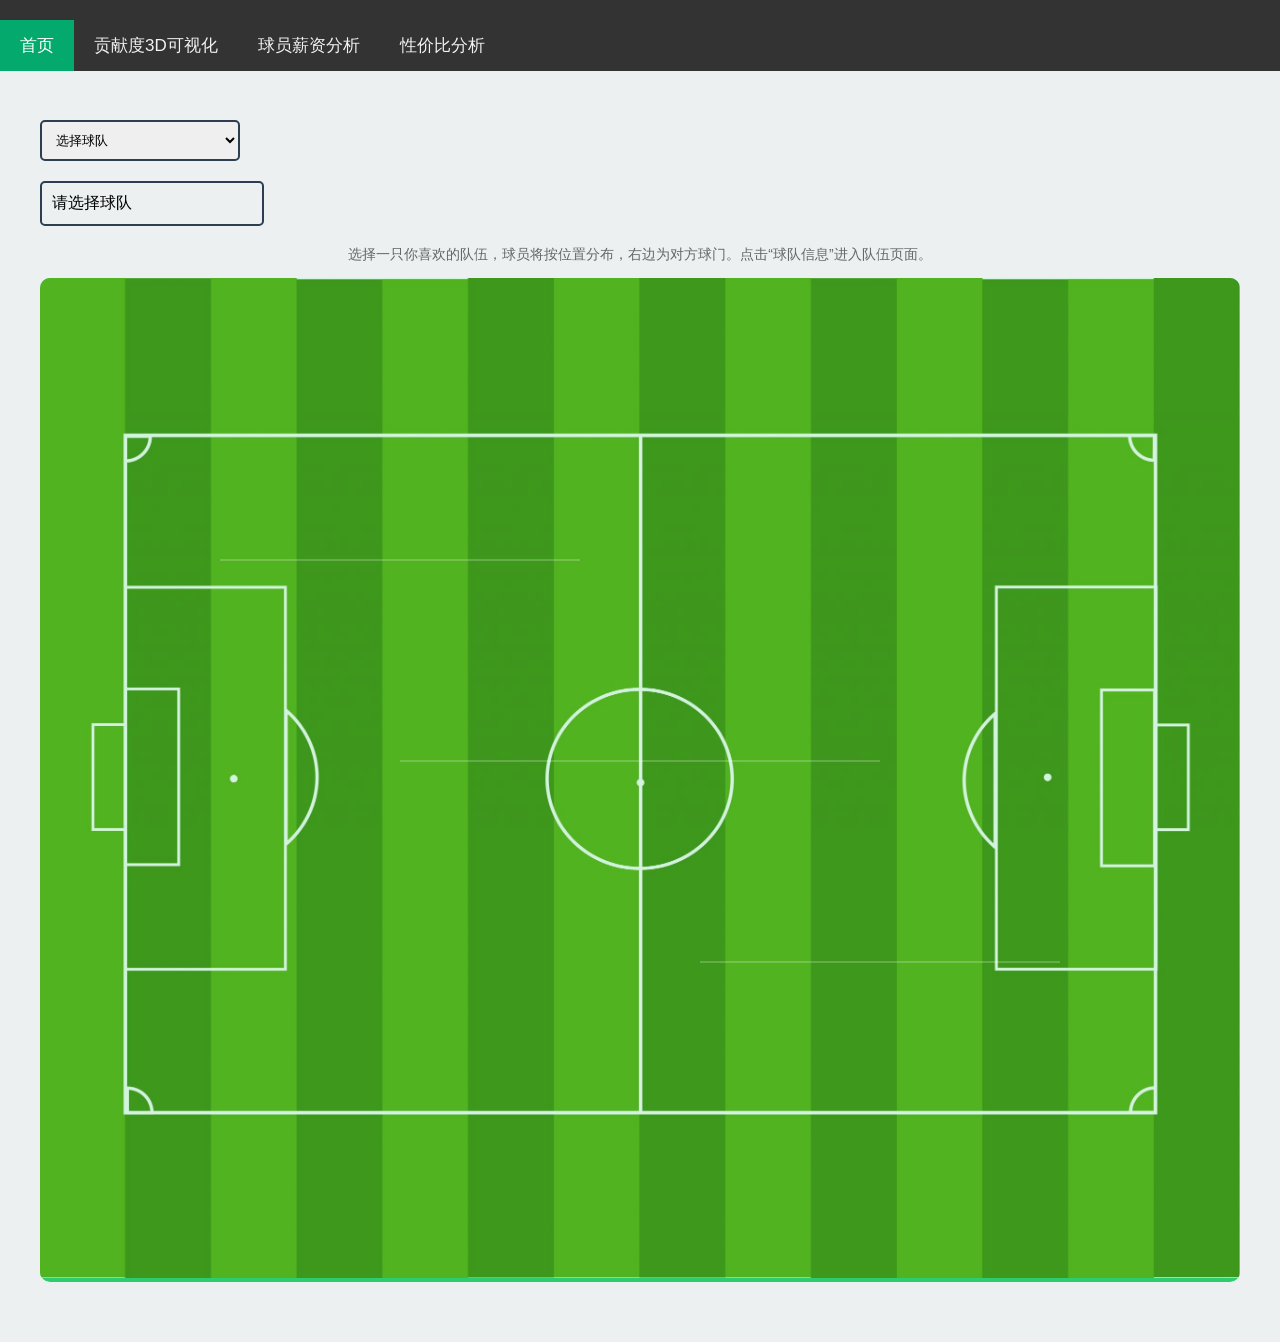
==== premier-league-player-value-visualization/dashboard/dashboard.html @ c82189d7 "Initial commit: Premier League Player Value Visualization Add the complete Premier League data visua" ====
<!-- index.html -->
<!DOCTYPE html>
<html lang="zh-CN">
<head>
    <meta charset="UTF-8">
    <meta name="viewport" content="width=device-width, initial-scale=1.0">
    <title>足球数据可视化系统</title>
    <link rel="stylesheet" href="dashboard.css">
    <script src="d3.v7.min.js"></script>
</head>
<body>
    <!-- 导航栏 -->
    <nav class="navbar">
        <a href="dashboard.html" class="active">首页</a>
        <a href="../sphere_graph/sphere.html">贡献度3D可视化</a>
        <a href="../salary/salary.html">球员薪资分析</a>
        <a href="../salary/salary_ratio.html">性价比分析</a>
    </nav>

    <!-- 主界面 -->
    <div class="content"><div class="container">
        <!-- 球场视图 -->
        <div class="dashboard">
            <select id="team-select" class="team-selector">
                <option value="">选择球队</option>
            </select>
            <div class="team-info"
                onclick="window.location.href=
                    'team.html?team=' + encodeURIComponent(document.getElementById('team-select').value)">
                <!-- <img id="team-logo" src="" alt="球队徽标"> -->
                <span id="team-name">请选择球队</span>
            </div>
            <p>选择一只你喜欢的队伍，球员将按位置分布，右边为对方球门。点击“球队信息”进入队伍页面。</p>

            <div class="pitch-container">
                <img src="img/pitch.jpg" class="pitch-bg">
                <div id="player-markers">
                    <!-- 动态生成位置标记 -->
                    <div class="position-line df-line"></div>
                    <div class="position-line mf-line"></div>
                    <div class="position-line fw-line"></div>
                </div>
            </div>
        </div>

        <!-- 球员详情 -->
        <div id="player-detail" class="player-detail hidden">
            <button class="close-btn">×</button>
            <div class="player-header"></div>
            <div class="radar-container"></div>
            <div class="stats-grid"></div>
        </div>
    </div></div>

    <script src="dashboard.js"></script>
</body>
</html>
---- premier-league-player-value-visualization/dashboard/dashboard.css ----
/* style.css */
:root {
    --primary-color: #2c3e50;
    --secondary-color: #3498db;
    --background: #ecf0f1;
}

body {
    font-family: 'Segoe UI', sans-serif;
    margin: 0;
    background: var(--background);
}

/* 导航栏样式 */
.navbar {
    overflow: hidden;
    background-color: #333;
    position: fixed;
    top: 0;
    width: 100%;
    z-index: 1000;
    padding-top: 20px;
}

.navbar a {
    float: left;
    display: block;
    color: #f2f2f2;
    text-align: center;
    padding: 14px 20px;
    text-decoration: none;
    font-size: 17px;
    transition: 0.3s;
}

/* 鼠标悬停效果 */
.navbar a:hover {
    background-color: #ddd;
    color: black;
}

/* 当前页面高亮 */
.navbar a.active {
    background-color: #04AA6D;
    color: white;
}

/* 响应式设计 - 移动端适配 */
@media screen and (max-width: 600px) {
    .navbar a {
        float: none;
        display: block;
        text-align: left;
    }
}

/* 主体内容（避免被导航栏遮挡） */
.content {
    margin-top: 60px;
    padding: 20px;
}

.container {
    max-width: 1200px;
    margin: 20px auto;
    padding: 20px;
}

.team-selector {
    width: 200px;
    padding: 10px;
    margin-bottom: 20px;
    border: 2px solid var(--primary-color);
    border-radius: 5px;
}

.team-info {
    width: 200px;
    padding: 10px;
    margin-bottom: 20px;
    border: 2px solid var(--primary-color);
    border-radius: 5px;
    cursor: pointer;
}

.pitch-container {
    position: relative;
    background: #2ecc71;
    border-radius: 10px;
    overflow: hidden;
}

.container p {
    color: #666; /* 灰色文字 */
    font-size: 14px;
    margin-top: 10px;
    text-align: center;
}

.pitch-bg {
    width: 100%;
    opacity: 0.8;
}

#player-markers {
    position: absolute;
    top: 0;
    left: 0;
    width: 100%;
    height: 100%;
}

.player-marker {
    position: absolute;
    width: 50px;
    height: 50px;
    border-radius: 50%;
    border: 2px solid white;
    cursor: pointer;
    transition: transform 0.3s;
}

.player-marker:hover {
    transform: scale(1.1);
    box-shadow: 0 0 10px rgba(0,0,0,0.5);
}

.player-detail {
    position: fixed;
    top: 50%;
    left: 50%;
    transform: translate(-50%, -50%);
    background: white;
    padding: 30px;
    border-radius: 10px;
    box-shadow: 0 0 20px rgba(0,0,0,0.2);
    width: 80%;
    max-width: 800px;
}

.close-btn {
    position: absolute;
    top: 10px;
    right: 10px;
    background: none;
    border: none;
    font-size: 24px;
    cursor: pointer;
}

.player-header {
    display: flex;
    align-items: center;
    gap: 30px;
    margin-bottom: 20px;
}

.player-avatar {
    width: 150px;
    height: 150px;
    border-radius: 50%;
    border: 3px solid var(--secondary-color);
}

.stats-grid {
    display: grid;
    grid-template-columns: repeat(3, 1fr);
    gap: 20px;
    margin-top: 30px;
}

.stat-card {
    background: var(--background);
    padding: 15px;
    border-radius: 8px;
    text-align: center;
}

.radar-container {
    width: 400px;
    height: 400px;
    margin: 0 auto;
}

.hidden {
    display: none;
}

.player-container {
    max-width: 1200px;
    margin: 2rem auto;
    padding: 0 1rem;
}

.back-btn {
    color: #3498db;
    text-decoration: none;
    font-size: 1.2rem;
    margin-bottom: 2rem;
    display: inline-block;
}

.player-card {
    background: white;
    border-radius: 15px;
    box-shadow: 0 4px 6px rgba(0,0,0,0.1);
    padding: 2rem;
    display: grid;
    gap: 2rem;
}

.player-basic {
    display: grid;
    grid-template-columns: 200px 1fr;
    gap: 2rem;
}

.player-avatar {
    width: 200px;
    height: 200px;
    border-radius: 15px;
    object-fit: cover;
}

.meta-grid {
    display: grid;
    grid-template-columns: repeat(2, 1fr);
    gap: 1rem;
}

.meta-item {
    background: #f8f9fa;
    padding: 1rem;
    border-radius: 8px;
}

.meta-item label {
    display: block;
    color: #6c757d;
    font-size: 0.9rem;
}

.core-stats {
    display: grid;
    grid-template-columns: repeat(3, 1fr);
    gap: 1rem;
}

.non-gk-stats {
    display: grid;
    grid-template-columns: repeat(3);
    gap: 1rem;
}

/* .gk-stats {
    display: grid;
    grid-template-columns: repeat(3, 1fr);
    gap: 1rem;
} */

.stat {
    background: linear-gradient(135deg, #3498db, #2980b9);
    color: white;
    padding: 1.5rem;
    border-radius: 10px;
    text-align: center;
}

.stat-value {
    font-size: 2rem;
    font-weight: bold;
}

.radar-section {
    margin: 3rem 0;
    padding: 2rem;
    background: white;
    border-radius: 15px;
}

.stats-tabs {
    background: white;
    border-radius: 15px;
    padding: 2rem;
}

.tab-nav {
    display: flex;
    gap: 1rem;
    margin-bottom: 2rem;
}

.tab-nav button {
    background: none;
    border: none;
    padding: 0.5rem 1rem;
    cursor: pointer;
}

.tab-active {
    border-bottom: 3px solid #3498db;
    font-weight: bold;
}

.stat-row {
    display: flex;
    justify-content: space-between;
    padding: 1rem;
    border-bottom: 1px solid #eee;
}

.player-container {
    max-width: 1200px;
    margin: 2rem auto;
    padding: 0 1rem;
}

.back-btn {
    color: #3498db;
    text-decoration: none;
    font-size: 1.2rem;
    margin-bottom: 2rem;
    display: inline-block;
}

.player-card {
    background: white;
    border-radius: 15px;
    box-shadow: 0 4px 6px rgba(0,0,0,0.1);
    padding: 2rem;
    display: grid;
    gap: 2rem;
}

.player-basic {
    display: grid;
    grid-template-columns: 200px 1fr;
    gap: 2rem;
}

.player-avatar {
    width: 200px;
    height: 200px;
    border-radius: 15px;
    object-fit: cover;
}

.meta-grid {
    display: grid;
    grid-template-columns: repeat(2, 1fr);
    gap: 1rem;
}

.meta-item {
    background: #f8f9fa;
    padding: 1rem;
    border-radius: 8px;
}

.meta-item label {
    display: block;
    color: #6c757d;
    font-size: 0.9rem;
}

.core-stats {
    display: grid;
    grid-template-columns: repeat(3, 1fr);
    gap: 1rem;
}

.stat {
    background: linear-gradient(135deg, #3498db, #2980b9);
    color: white;
    padding: 1.5rem;
    border-radius: 10px;
    text-align: center;
}

.stat-value {
    font-size: 2rem;
    font-weight: bold;
}

.radar-section {
    margin: 3rem 0;
    padding: 2rem;
    background: white;
    border-radius: 15px;
}

.stats-tabs {
    background: white;
    border-radius: 15px;
    padding: 2rem;
}

.tab-nav {
    display: flex;
    gap: 1rem;
    margin-bottom: 2rem;
}

.tab-nav button {
    background: none;
    border: none;
    padding: 0.5rem 1rem;
    cursor: pointer;
}

.tab-active {
    border-bottom: 3px solid #3498db;
    font-weight: bold;
}

.stat-row {
    display: flex;
    justify-content: space-between;
    padding: 1rem;
    border-bottom: 1px solid #eee;
}

.position-line {
  position: absolute;
  background: rgba(255,255,255,0.2);
  height: 2px;
}

.df-line { /* 后防线 */
  width: 30%;
  left: 15%;
  top: 28%;
}

.mf-line { /* 中场线 */
  width: 40%;
  left: 30%;
  top: 48%;
}

.fw-line { /* 锋线 */
  width: 30%;
  left: 55%;
  top: 68%;
}

.player-marker {
  transition: all 0.3s ease;
  border: 2px solid #fff;
  box-shadow: 0 2px 5px rgba(0,0,0,0.3);
}
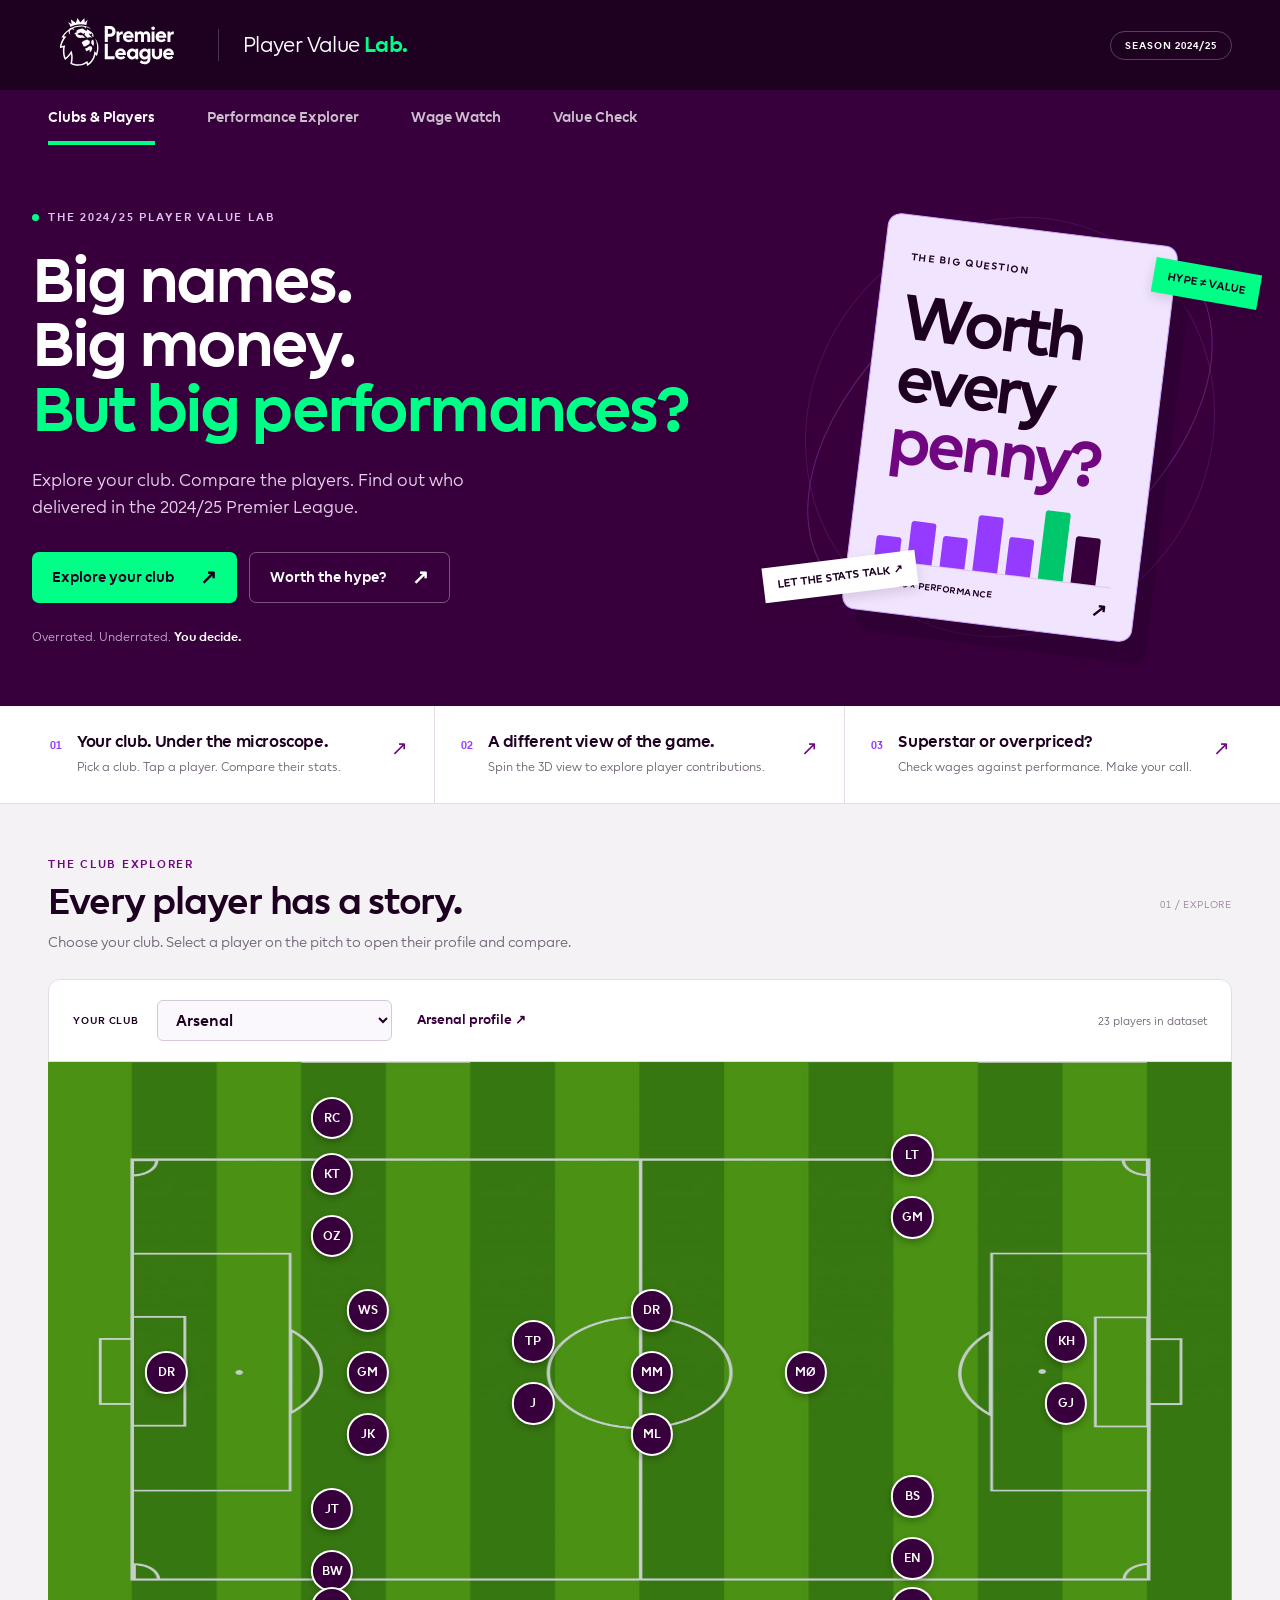
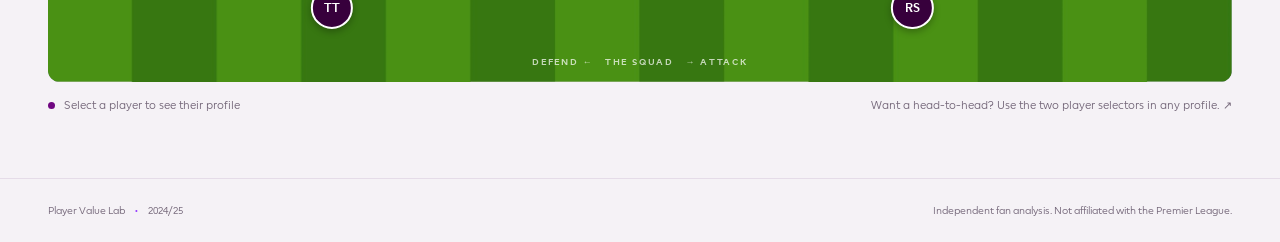
==== commit 7b6ff15d: "Redesign player analytics with Premier League branding and English UI" ====
--- a/premier-league-player-value-visualization/dashboard/dashboard.html
+++ b/premier-league-player-value-visualization/dashboard/dashboard.html
@@ -1,57 +1,39 @@
 <!-- index.html -->
 <!DOCTYPE html>
-<html lang="zh-CN">
+<html lang="en">
 <head>
     <meta charset="UTF-8">
     <meta name="viewport" content="width=device-width, initial-scale=1.0">
-    <title>足球数据可视化系统</title>
+    <title>Premier League | Player Value Lab</title>
     <link rel="stylesheet" href="dashboard.css">
     <script src="d3.v7.min.js"></script>
+<link rel="stylesheet" href="../assets/theme.css">
+<script defer src="../assets/site.js"></script>
 </head>
-<body>
+<body class="page-dashboard">
     <!-- 导航栏 -->
-    <nav class="navbar">
-        <a href="dashboard.html" class="active">首页</a>
-        <a href="../sphere_graph/sphere.html">贡献度3D可视化</a>
-        <a href="../salary/salary.html">球员薪资分析</a>
-        <a href="../salary/salary_ratio.html">性价比分析</a>
-    </nav>
+    <a class="skip-link" href="#main-content">Skip to content</a><header class="site-header"><div class="brand-row"><a class="brand" href="../dashboard/dashboard.html" aria-label="Player Value Lab home"><img src="../assets/premier-league-logo.png" alt="Premier League" width="146" height="66"></a><span class="brand-divider"></span><a class="lab-name" href="../dashboard/dashboard.html">Player Value <strong>Lab.</strong></a><span class="season-pill">SEASON 2024/25</span></div><nav class="site-nav" aria-label="Main navigation"><a href="../dashboard/dashboard.html" class="is-active" aria-current="page">Clubs & Players</a><a href="../sphere_graph/sphere.html">Performance Explorer</a><a href="../salary/salary.html">Wage Watch</a><a href="../salary/salary_ratio.html">Value Check</a></nav></header>
 
-    <!-- 主界面 -->
-    <div class="content"><div class="container">
-        <!-- 球场视图 -->
-        <div class="dashboard">
-            <select id="team-select" class="team-selector">
-                <option value="">选择球队</option>
-            </select>
-            <div class="team-info"
-                onclick="window.location.href=
-                    'team.html?team=' + encodeURIComponent(document.getElementById('team-select').value)">
-                <!-- <img id="team-logo" src="" alt="球队徽标"> -->
-                <span id="team-name">请选择球队</span>
-            </div>
-            <p>选择一只你喜欢的队伍，球员将按位置分布，右边为对方球门。点击“球队信息”进入队伍页面。</p>
 
-            <div class="pitch-container">
-                <img src="img/pitch.jpg" class="pitch-bg">
-                <div id="player-markers">
-                    <!-- 动态生成位置标记 -->
-                    <div class="position-line df-line"></div>
-                    <div class="position-line mf-line"></div>
-                    <div class="position-line fw-line"></div>
-                </div>
-            </div>
-        </div>
-
-        <!-- 球员详情 -->
-        <div id="player-detail" class="player-detail hidden">
-            <button class="close-btn">×</button>
-            <div class="player-header"></div>
-            <div class="radar-container"></div>
-            <div class="stats-grid"></div>
-        </div>
-    </div></div>
-
+<main id="main-content">
+<section class="hero">
+ <div class="hero-copy"><span class="eyebrow"><span class="live-dot"></span> THE 2024/25 PLAYER VALUE LAB</span><h1>Big names.<br>Big money.<br><span>But big performances?</span></h1><p>Explore your club. Compare the players. Find out who delivered in the 2024/25 Premier League.</p><div class="hero-actions"><a class="button button-green" href="#club-explorer">Explore your club <span>↗</span></a><a class="button button-outline" href="../salary/salary_ratio.html">Worth the hype? <span>↗</span></a></div><div class="hero-caption">Overrated. Underrated. <strong>You decide.</strong></div></div>
+ <a class="hero-art" href="../salary/salary_ratio.html" aria-label="Explore player value"><div class="orbit orbit-one"></div><div class="orbit orbit-two"></div><div class="value-card"><span class="card-kicker">THE BIG QUESTION</span><span class="big-question">Worth<br>every<br><em>penny?</em></span><div class="mini-chart" aria-hidden="true"><i></i><i></i><i></i><i></i><i></i><i></i><i></i></div><div class="card-bottom"><span>WAGES × PERFORMANCE</span><span>↗</span></div></div><span class="art-tag tag-one">HYPE ≠ VALUE</span><span class="art-tag tag-two">LET THE STATS TALK ↗</span></a>
+</section>
+<section class="feature-strip" aria-label="Ways to explore">
+ <a href="#club-explorer"><span class="feature-number">01</span><div><h2>Your club. Under the microscope.</h2><p>Pick a club. Tap a player. Compare their stats.</p></div><span class="feature-arrow">↗</span></a>
+ <a href="../sphere_graph/sphere.html"><span class="feature-number">02</span><div><h2>A different view of the game.</h2><p>Spin the 3D view to explore player contributions.</p></div><span class="feature-arrow">↗</span></a>
+ <a href="../salary/salary_ratio.html"><span class="feature-number">03</span><div><h2>Superstar or overpriced?</h2><p>Check wages against performance. Make your call.</p></div><span class="feature-arrow">↗</span></a>
+</section>
+<section id="club-explorer" class="club-explorer">
+ <div class="section-heading"><div><span class="eyebrow">THE CLUB EXPLORER</span><h2>Every player has a story.</h2><p>Choose your club. Select a player on the pitch to open their profile and compare.</p></div><span class="section-index">01 / EXPLORE</span></div>
+ <div class="explorer-toolbar"><label for="team-select">Your club<select id="team-select" class="team-selector"><option value="">Choose a club</option></select></label><a id="team-profile" class="club-profile-link" href="team.html"><span id="team-name">View club profile</span> ↗</a><span id="squad-count" aria-live="polite"></span></div>
+ <div id="data-status" class="data-status" role="status">Loading the 2024/25 squad data…</div>
+ <div class="pitch-container"><img src="img/pitch.jpg" class="pitch-bg" alt="Football pitch showing players by position"><div id="player-markers"></div><span class="pitch-caption">DEFEND ← &nbsp; THE SQUAD &nbsp; → ATTACK</span></div>
+ <div class="pitch-key"><span><i></i> Select a player to see their profile</span><span>Want a head-to-head? Use the two player selectors in any profile. ↗</span></div>
+</section>
+</main>
     <script src="dashboard.js"></script>
+<footer class="site-footer"><span>Player Value Lab <b>·</b> 2024/25</span><span>Independent fan analysis. Not affiliated with the Premier League.</span></footer>
 </body>
-</html>+</html>
--- a/premier-league-player-value-visualization/assets/theme.css
+++ b/premier-league-player-value-visualization/assets/theme.css
@@ -0,0 +1,20 @@
+@font-face{font-family:PremierLeague;src:url('./PremierLeague-Regular.woff2') format('woff2');font-weight:400;font-display:swap}
+@font-face{font-family:PremierLeague;src:url('./PremierLeague-Bold.woff2') format('woff2');font-weight:700 900;font-display:swap}
+:root{--purple:#37003c;--ink:#1e0021;--green:#00ff87;--lilac:#953bff;--muted:#746779;--paper:#f5f2f6;--line:#e5dce8;--primary-color:#37003c;--secondary-color:#953bff;--background:#f5f2f6}
+*{box-sizing:border-box}html{scroll-behavior:smooth;scroll-padding-top:20px}body{font-family:PremierLeague,Arial,sans-serif!important;color:var(--ink);background:var(--paper)!important;margin:0!important;padding:0!important;font-size:15px;line-height:1.5}button,input,select,textarea,svg text{font-family:PremierLeague,Arial,sans-serif}h1,h2,h3,h4{font-weight:700;letter-spacing:-.035em;line-height:1.12;color:var(--ink)}h1{font-size:clamp(32px,4vw,54px)}h2{font-size:32px}a{color:var(--purple)}button,a,select{touch-action:manipulation}a:focus-visible,button:focus-visible,select:focus-visible,input:focus-visible{outline:3px solid var(--lilac);outline-offset:5px}.hidden,[hidden]{display:none!important}.skip-link{position:absolute;left:16px;top:-100px;background:var(--green);color:var(--ink);padding:12px;z-index:3000}.skip-link:focus{top:12px}
+.site-header{background:var(--ink);color:white;position:relative;z-index:1001}.brand-row{max-width:1440px;margin:auto;display:flex;align-items:center;gap:24px;padding:12px 48px}.brand{display:flex;flex-shrink:0}.brand img{width:146px;height:66px;object-fit:contain}.brand-divider{height:32px;width:1px;background:#ffffff35}.lab-name{font-size:21px;letter-spacing:-.03em;text-decoration:none;color:white}.lab-name strong{color:var(--green)}.season-pill{margin-left:auto;border:1px solid #ffffff40;border-radius:30px;padding:6px 14px;letter-spacing:.1em;font-size:10px;font-weight:700;white-space:nowrap}.site-nav{background:var(--purple);display:flex;gap:4px;padding:0 max(24px,calc((100vw - 1344px)/2));overflow-x:auto;scrollbar-width:thin}.site-nav a{color:#ffffffbd;padding:17px 24px;text-decoration:none;white-space:nowrap;font-size:14px;position:relative;font-weight:700}.site-nav a:hover{color:white;background:#ffffff0d}.site-nav a.is-active{color:white}.site-nav a.is-active:after{position:absolute;content:'';bottom:0;left:24px;right:24px;height:4px;background:var(--green)}
+.hero{background:var(--purple);color:white;padding:64px max(32px,calc((100vw - 1248px)/2)) 60px;display:grid;grid-template-columns:1.45fr 1fr;gap:48px;overflow:hidden;position:relative}.eyebrow{font-size:11px;letter-spacing:.16em;font-weight:700;display:block;color:#700781}.hero .eyebrow{color:#e0c1ec;display:flex;gap:9px;align-items:center}.live-dot{width:7px;height:7px;border-radius:50%;background:var(--green)}.hero h1{color:white;font-size:clamp(42px,4.9vw,70px);line-height:1.03;letter-spacing:-.045em;margin:24px 0}.hero h1 span{color:var(--green)}.hero p{color:#e5cfe9;max-width:435px;font-size:17px;line-height:1.6;margin:0 0 30px}.hero-actions{display:flex;gap:12px;flex-wrap:wrap}.button{display:inline-flex;align-items:center;justify-content:space-between;gap:26px;font-size:14px;font-weight:700;padding:14px 20px;text-decoration:none;border-radius:7px;transition:transform .2s,background .2s}.button:hover{transform:translateY(-2px)}.button-green{background:var(--green);color:var(--ink)}.button-green:hover{color:var(--ink);background:#5dffb4}.button-outline{border:1px solid #ffffff55;color:white}.button-outline:hover{background:#ffffff10;color:white}.button span{font-size:20px;line-height:1}.hero-caption{font-size:12px;color:#c3a3c9;margin-top:25px}.hero-caption strong{color:white}.hero-art{position:relative;display:flex;align-items:center;justify-content:center;min-width:0;text-decoration:none;isolation:isolate}.value-card{width:292px;background:#f1e4ff;padding:28px 26px 18px;border:1px solid #cda8ff;transform:rotate(7deg);box-shadow:16px 20px 0 #1e00214d;position:relative;border-radius:13px;color:var(--ink);transition:transform .25s}.hero-art:hover .value-card{transform:rotate(3deg)}.card-kicker{font-size:10px;font-weight:700;letter-spacing:.16em}.big-question{display:block;font-size:64px;line-height:.98;letter-spacing:-.065em;font-weight:700;margin-top:21px}.big-question em{font-style:normal;color:#700781}.mini-chart{display:flex;gap:8px;align-items:end;height:70px;margin-top:16px;border-bottom:1px solid #37003c20}.mini-chart i{width:25px;background:#953bff;border-radius:3px 3px 0 0;height:35%}.mini-chart i:nth-child(2){height:60%}.mini-chart i:nth-child(3){height:45%}.mini-chart i:nth-child(4){height:80%}.mini-chart i:nth-child(5){height:55%}.mini-chart i:nth-child(6){height:100%;background:#00c76c}.mini-chart i:nth-child(7){height:68%;background:var(--purple)}.card-bottom{display:flex;justify-content:space-between;font-weight:700;font-size:9px;letter-spacing:.06em;margin-top:14px}.card-bottom span:last-child{font-size:19px;line-height:1}.orbit{position:absolute;width:470px;height:290px;border:1px solid #c56dff4d;border-radius:50%;transform:rotate(-40deg);z-index:-1}.orbit-two{transform:rotate(35deg);width:400px;height:430px;border-color:#c56dff25}.art-tag{position:absolute;background:var(--green);color:var(--ink);font-size:11px;font-weight:700;padding:9px 14px;white-space:nowrap;box-shadow:0 5px 12px #1e002120}.tag-one{top:13%;right:-12px;transform:rotate(10deg)}.tag-two{bottom:12%;left:-8px;transform:rotate(-7deg);background:white}
+.feature-strip{background:white;display:grid;grid-template-columns:repeat(3,1fr);padding:0 max(24px,calc((100vw - 1344px)/2));border-bottom:1px solid var(--line)}.feature-strip>a{display:flex;gap:15px;padding:27px 26px;text-decoration:none;align-items:start;border-right:1px solid var(--line)}.feature-strip>a:last-child{border-right:0}.feature-strip>a:hover{background:#faf6ff}.feature-number{font-size:11px;color:#953bff;font-weight:700;margin-top:4px}.feature-strip h2{font-size:16px;letter-spacing:-.025em;margin:0 0 7px}.feature-strip p{font-size:12px;color:var(--muted);margin:0;line-height:1.5}.feature-arrow{font-size:20px;margin-left:auto;color:#700781}
+.club-explorer{max-width:1344px;margin:auto;padding:52px 48px 64px;scroll-margin-top:20px}.section-heading{display:flex;justify-content:space-between;align-items:center;gap:20px;margin-bottom:26px}.section-heading h2{margin:10px 0;font-size:36px}.section-heading p{font-size:14px;color:var(--muted);margin:0}.section-index{font-size:10px;letter-spacing:.08em;color:#99879e;white-space:nowrap}.explorer-toolbar{display:flex;align-items:center;gap:25px;padding:20px 24px;background:white;border:1px solid var(--line);border-radius:12px 12px 0 0}.explorer-toolbar label{font-size:10px;text-transform:uppercase;letter-spacing:.09em;font-weight:700;display:flex;align-items:center;gap:18px}.team-selector{margin:0!important;min-width:235px;max-width:100%;width:auto;padding:10px 35px 10px 14px;border:1px solid #d5c8db;border-radius:6px;font-size:15px;font-weight:700;letter-spacing:0;text-transform:none;background:#faf8fc;color:var(--ink)}.club-profile-link{text-decoration:none;font-size:13px;font-weight:700}#squad-count{margin-left:auto;font-size:11px;color:var(--muted)}.data-status{padding:15px;background:white;color:var(--muted)}.pitch-container{position:relative;border-radius:0 0 12px 12px;background:#173d2e;overflow:hidden;margin:0}.pitch-bg{display:block;width:100%;opacity:.76;min-height:340px;max-height:620px;object-fit:fill}#player-markers{position:absolute;inset:0;width:100%;height:100%}.pitch-caption{position:absolute;bottom:14px;left:50%;transform:translateX(-50%);color:#ffffffb5;font-size:9px;font-weight:700;letter-spacing:.2em;white-space:nowrap}.squad-marker{position:absolute;transform:translate(-50%,-50%);width:clamp(25px,3.3vw,45px);height:clamp(25px,3.3vw,45px);background:var(--purple);border:2px solid white;border-radius:50%;box-shadow:0 3px 7px #0004;display:flex;justify-content:center;align-items:center;color:white;isolation:isolate}.squad-marker img{width:100%;height:100%;border-radius:50%;object-fit:cover;position:absolute;inset:0;background:#e8e0ed}.marker-initials{font-weight:700;font-size:12px}.marker-name{position:absolute;bottom:calc(100% + 8px);left:50%;transform:translateX(-50%);background:var(--ink);padding:5px 9px;border-radius:5px;font-size:12px;white-space:nowrap;opacity:0;pointer-events:none;color:white}.squad-marker:hover,.squad-marker:focus-visible{z-index:10;outline:3px solid var(--green);outline-offset:2px}.squad-marker:hover .marker-name,.squad-marker:focus-visible .marker-name{opacity:1}.pitch-key{display:flex;justify-content:space-between;gap:20px;font-size:11px;color:var(--muted);padding-top:15px}.pitch-key i{display:inline-block;width:7px;height:7px;background:#700781;border-radius:50%;margin-right:6px}.site-footer{max-width:1344px;margin:auto;padding:24px 48px;border-top:1px solid var(--line);display:flex;justify-content:space-between;gap:20px;font-size:10px;color:var(--muted)}.site-footer b{padding:0 8px;color:#953bff}
+/* Shared analytical pages */
+.content{margin:0;padding:36px 24px 56px}.container-fluid{width:100%;max-width:1280px;margin:auto}.page-heading{margin:5px 0 32px}.page-heading h1{margin:12px 0}.page-heading p{max-width:750px;color:var(--muted);font-size:15px}.content .row{background:white;padding:18px 12px 8px;margin:0;border:1px solid var(--line);border-bottom:0;row-gap:16px}.content .row+.row{border-bottom:1px solid var(--line);border-radius:0 0 10px 10px;margin-bottom:22px!important}.content h4{font-size:12px;letter-spacing:0;margin:0 0 9px;color:#746779}.content select,.filter-container select,#filters select{font-size:14px;border:1px solid #d5c8db;border-radius:6px;color:var(--ink);background-color:#faf8fc;min-height:42px;padding:8px 12px;max-width:100%}.content p{color:var(--muted);font-size:13px}.chart-container{background:white!important;border:1px solid var(--line)!important;border-radius:12px!important;padding:18px!important;overflow:auto;width:100%;margin-top:18px}.chart-container svg{display:block;width:100%;min-width:680px;height:auto}svg text{fill:var(--ink)}
+.player-container{max-width:1248px;margin:0 auto;padding:32px 32px 64px}.back-btn{font-size:13px;color:#700781;margin:0 0 24px;text-decoration:none;font-weight:700}.player-card,.radar-section,.stats-tabs{border:1px solid var(--line);border-radius:12px;box-shadow:none;background:white;padding:28px}.player-card{display:block}.player-basic{grid-template-columns:160px 1fr 70px;gap:28px;align-items:start}.player-basic>.player-avatar{width:160px;height:180px;object-fit:cover;background:#f5edf5;border:0}.player-basic>.team-logo{width:60px;height:60px;object-fit:contain}.basic-info h1{margin:0 0 20px;font-size:36px}.meta-grid{grid-template-columns:repeat(3,1fr);gap:10px}.meta-item{background:#f8f5fa;padding:12px;border-radius:6px;font-size:14px}.meta-item label{font-size:10px;color:var(--muted);margin-bottom:4px}.core-stats{display:block;margin-top:25px}.non-gk-stats,.gk-stats{display:grid;grid-template-columns:repeat(3,1fr);gap:12px}.stat{background:var(--purple);padding:20px;border-radius:8px}.stat-value{color:var(--green);font-size:30px}.stat-label{font-size:12px;color:white}.radar-section{margin:24px 0}.radar-section h2{font-size:30px;margin:12px 0}.radar-section>p{color:var(--muted);font-size:13px}.filter-container{margin:24px 0}.filter-container>div{flex-wrap:wrap}.filter-container label{font-size:12px;color:var(--muted);display:flex;flex-direction:column;gap:5px;flex:1;min-width:150px}.dropdown{margin-right:0!important;width:100%}#svgWrapper{max-width:100%;width:600px;height:auto;aspect-ratio:1;margin:20px auto 0}.radarChart{display:block;width:100%;height:auto;aspect-ratio:1;background:#fcfaff;border:0;border-radius:10px}#resetZoomFixed{background:var(--purple);color:white;border:0;border-radius:5px;padding:8px 12px}.tab-nav{gap:8px;overflow-x:auto;border-bottom:1px solid var(--line);padding-bottom:12px}.tab-nav button{font-size:13px;white-space:nowrap;color:var(--muted)}.tab-nav button.tab-active{color:var(--purple);border-bottom:3px solid var(--lilac)}.tab-content{display:none}.tab-content.tab-active{display:block}.stat-row{font-size:14px}.page-team>.container{margin:32px auto;max-width:1000px;padding:32px;border:1px solid var(--line);border-radius:12px;box-shadow:none}.page-team .team-info{width:auto;border:0;padding:0;cursor:default}.page-team .team-info li{padding:12px 0;border-bottom:1px solid var(--line);display:flex;justify-content:space-between}.page-team .player-item{gap:15px;padding:12px;border-bottom:1px solid var(--line);flex-wrap:wrap}.page-team .player-item p{margin:0 0 0 auto;font-size:12px}.page-team .player-list h3{font-size:24px}.page-team .team-header img{border-radius:0;object-fit:contain}
+/* The existing 3D canvas keeps its own bounded viewport. */
+.sphere-heading{max-width:1344px;margin:auto;padding:34px 48px 24px}.sphere-heading h1{font-size:38px;margin:12px 0}.sphere-heading p{color:var(--muted);font-size:14px}.page-sphere #container{width:100%;height:calc(100svh - 160px);min-height:650px;overflow:hidden;background:var(--ink);position:relative}.page-sphere #container canvas{width:100%;height:100%;display:block}.page-sphere #filters{top:95px;left:20px;width:220px;padding:18px;background:#fff;border-radius:10px;max-height:calc(100% - 120px);overflow:auto;font-size:12px}.page-sphere #team-select{top:20px;left:20px;width:220px;margin-left:0!important;max-width:220px;background:white;border:0;border-radius:6px;font-size:13px;min-height:44px}.page-sphere .toggle-container{z-index:100;top:20px;right:20px;font-size:12px;padding:10px 14px}.page-sphere #info-panel{top:90px;z-index:101;color:var(--ink)}.page-sphere input:checked+.slider{background:var(--purple)}.page-sphere #sunburst-container{width:min(600px,90vw);height:auto;aspect-ratio:1;left:50%;transform:translateX(-50%)}.page-sphere #sunburst-container svg{max-width:100%;height:auto}
+@media(min-width:1500px){.hero{gap:90px}.tag-one{right:0}}
+@media(max-width:1000px){.hero{padding:48px 32px;gap:20px;grid-template-columns:1.3fr 1fr}.hero h1{font-size:50px}.value-card{width:245px}.big-question{font-size:55px}.tag-one{right:-20px}.tag-two{left:-10px}.feature-strip>a{padding:22px 16px;gap:10px}.feature-strip h2{font-size:14px}.club-explorer{padding:40px 28px}.explorer-toolbar{gap:15px;flex-wrap:wrap}.player-basic{grid-template-columns:120px 1fr}.player-basic>.player-avatar{width:120px;height:145px}.player-basic>.team-logo{display:none}.meta-grid{grid-template-columns:repeat(2,1fr)}}
+@media(max-width:700px){.brand-row{padding:10px 20px;gap:14px}.brand img{width:113px;height:51px}.brand-divider{height:28px}.lab-name{font-size:17px}.season-pill{font-size:8px;padding:5px 8px;letter-spacing:.04em}.site-nav{padding:0 6px;gap:0}.site-nav a{padding:15px 14px;font-size:12px}.site-nav a.is-active:after{left:14px;right:14px}.hero{grid-template-columns:1fr;padding:36px 24px 38px;gap:25px}.hero h1{font-size:clamp(42px,9vw,62px);max-width:600px;margin:20px 0}.hero p{font-size:15px;margin-bottom:24px}.hero .eyebrow{font-size:9px}.hero-art{min-height:320px;max-width:350px;width:100%;margin:auto}.value-card{width:235px;padding:22px;transform:rotate(6deg)}.big-question{font-size:51px}.mini-chart{height:46px}.tag-one{right:0;top:10%}.tag-two{bottom:8%;left:0}.orbit{width:350px;height:230px}.orbit-two{width:300px;height:310px}.hero-caption{margin-top:18px}.feature-strip{grid-template-columns:1fr;padding:0 24px}.feature-strip>a{border-right:0;border-bottom:1px solid var(--line);padding:20px 0;align-items:center}.feature-strip>a:last-child{border-bottom:0}.feature-strip h2{font-size:16px}.feature-strip p{font-size:12px}.club-explorer{padding:32px 16px 40px}.section-heading{margin-bottom:22px}.section-heading h2{font-size:28px}.section-heading p{font-size:12px}.section-index{display:none}.explorer-toolbar{padding:15px;gap:12px}.explorer-toolbar label{display:block;width:100%;font-size:9px}.team-selector{width:100%;margin-top:7px!important;font-size:14px}.club-profile-link{font-size:12px}#squad-count{font-size:10px}.pitch-bg{min-height:320px;max-height:400px}.pitch-key{font-size:10px;flex-direction:column;gap:7px}.squad-marker{width:26px;height:26px;border-width:1.5px}.marker-initials{font-size:9px}.pitch-caption{font-size:7px;bottom:8px}.site-footer{padding:20px 24px;flex-direction:column;gap:7px;font-size:9px}.content{padding:24px 8px}.page-heading h1{font-size:32px}.page-heading p{font-size:13px}.content .row>*{width:50%}.content .row{padding:14px 2px}.content select{font-size:12px}.content h4{font-size:11px}.chart-container{padding:4px!important}.player-container{padding:24px 14px 40px}.player-card,.radar-section,.stats-tabs{padding:18px}.player-basic{grid-template-columns:1fr;gap:18px}.player-basic>.player-avatar{width:100px;height:115px}.basic-info h1{font-size:30px}.meta-item{padding:10px}.non-gk-stats,.gk-stats{gap:6px}.stat{padding:15px 6px}.stat-value{font-size:25px}.stat-label{font-size:10px}.stat-row{font-size:12px;padding:12px 0}.filter-container label{min-width:120px}.filter-container select{font-size:12px}.radar-section h2{font-size:26px}.page-team>.container{width:calc(100% - 28px);padding:20px;margin:24px 14px}.page-team .player-item{gap:10px}.page-team .player-item p{width:100%;margin:0}.sphere-heading{padding:25px 20px}.sphere-heading h1{font-size:29px}.page-sphere #container{min-height:850px}.page-sphere #filters{width:165px;padding:12px;top:150px;left:12px}.page-sphere #team-select{left:12px;top:80px;width:165px}.page-sphere .toggle-container{top:15px;right:12px}.page-sphere #info-panel{top:auto;bottom:15px;left:12px;right:12px;max-width:none}}
+@media(max-width:390px){.lab-name{font-size:14px}.brand-divider{display:none}.brand-row{gap:10px;padding:10px 14px}.brand img{width:105px}.season-pill{font-size:7px}.hero-actions{gap:10px}.button{font-size:12px;padding:12px 15px;gap:15px}}
+@media(prefers-reduced-motion:reduce){html{scroll-behavior:auto}*,*:before,*:after{transition:none!important;animation:none!important}}
+/* Keep legacy tab styles and failed third-party portraits consistent with the theme. */
+.squad-marker{text-decoration:none}.stats-tabs .tab-nav button{background:transparent;border-radius:5px 5px 0 0}.stats-tabs .tab-nav button.tab-active{background:#f1e4ff;border-color:var(--lilac)}.stats-tabs .tab-content.tab-active{border-bottom:0;font-weight:400}.content .page-heading p{text-align:left;margin-left:0}.content .row{margin-bottom:0!important}
